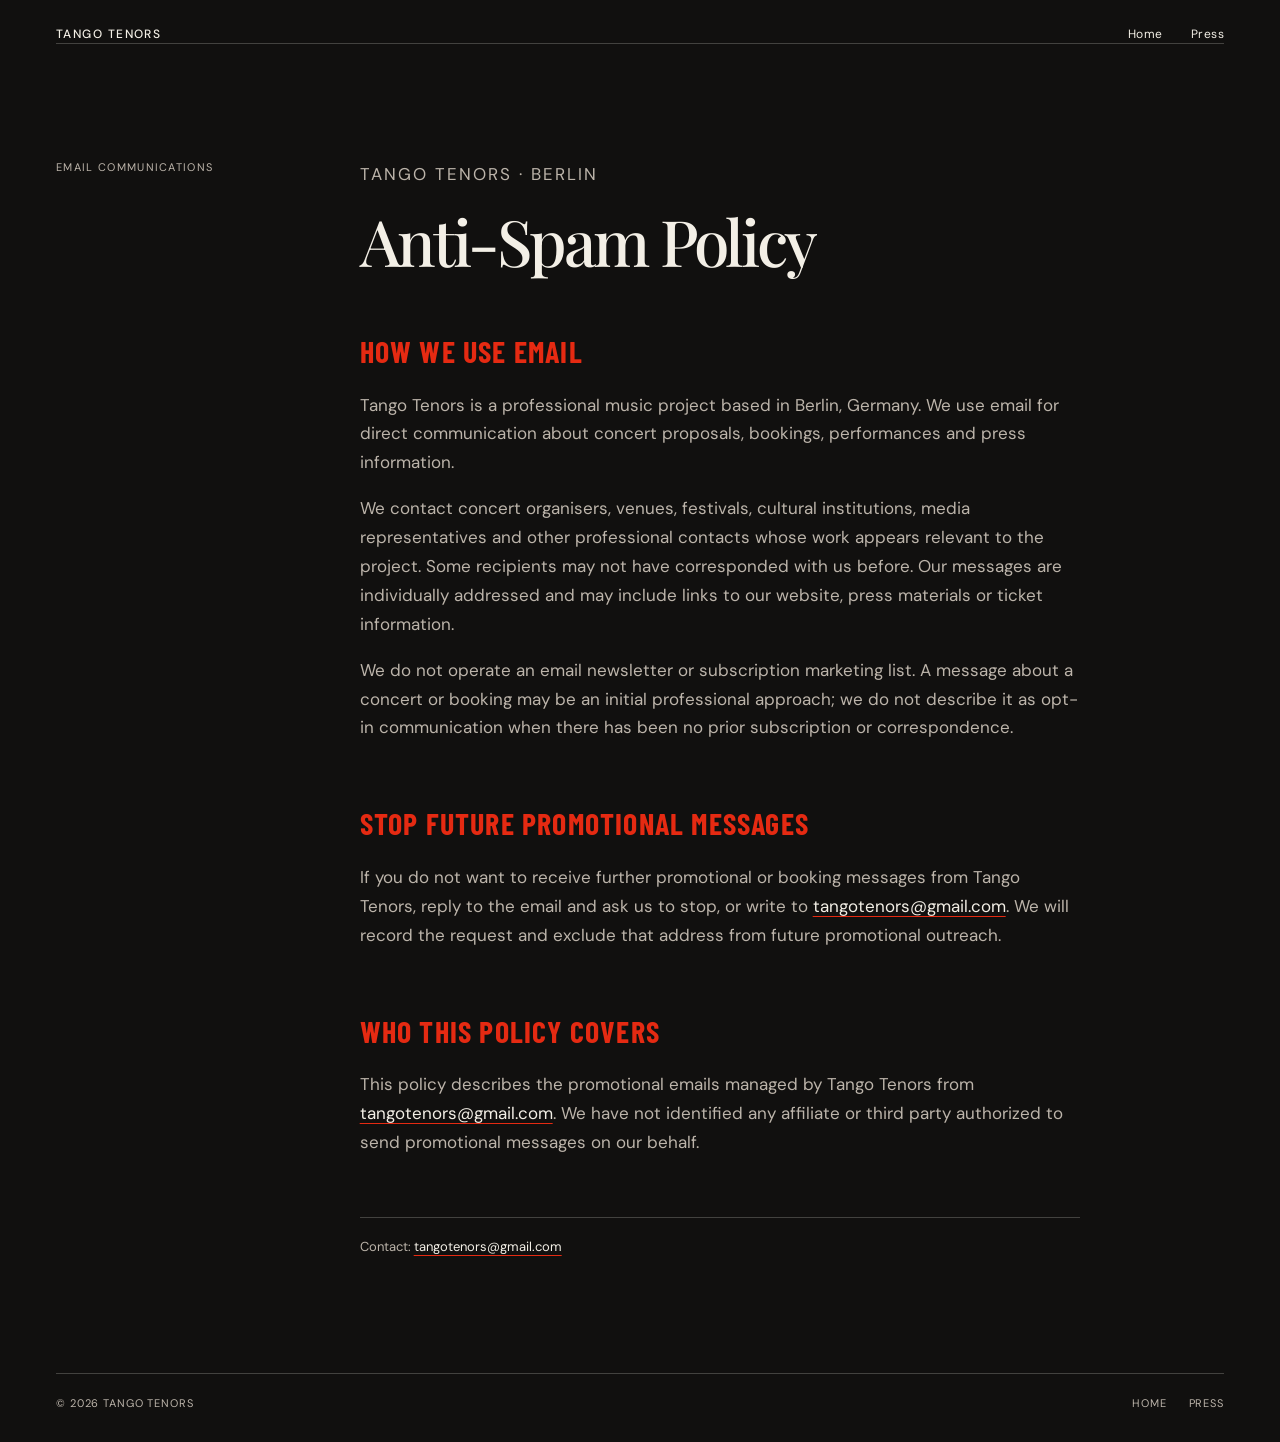
==== anti-spam/index.html @ 7514e78f "Publish anti-spam outreach policy" ====
<!doctype html>
<html lang="en">
  <head>
    <meta charset="UTF-8" />
    <meta name="viewport" content="width=device-width, initial-scale=1" />
    <link rel="icon" type="image/png" href="/assets/favicon-tt.png" />
    <meta name="description" content="Tango Tenors email communication and anti-spam policy, including how to stop future promotional messages." />
    <link rel="canonical" href="https://tangotenors.com/anti-spam/" />
    <meta property="og:title" content="Anti-Spam Policy | Tango Tenors" />
    <meta property="og:description" content="How Tango Tenors uses email for concert proposals, bookings, performances and press information, and how to opt out of future promotional outreach." />
    <meta property="og:type" content="website" />
    <meta property="og:url" content="https://tangotenors.com/anti-spam/" />
    <meta property="og:image" content="https://tangotenors.com/assets/og.image.jpg" />
    <meta name="twitter:card" content="summary_large_image" />
    <meta name="twitter:title" content="Anti-Spam Policy | Tango Tenors" />
    <meta name="twitter:description" content="How Tango Tenors uses email and how to stop future promotional messages." />
    <meta name="twitter:image" content="https://tangotenors.com/assets/og.image.jpg" />
    <title>Anti-Spam Policy | Tango Tenors</title>
    <link rel="preconnect" href="https://fonts.googleapis.com" />
    <link rel="preconnect" href="https://fonts.gstatic.com" crossorigin />
    <link href="https://fonts.googleapis.com/css2?family=Barlow+Condensed:wght@600;700;800&amp;family=DM+Sans:wght@400;500&amp;family=Playfair+Display:wght@500;600&amp;display=swap" rel="stylesheet" />
    <link rel="stylesheet" href="/styles.css" />
    <link rel="stylesheet" href="/press/press.css" />
    <link rel="stylesheet" href="/anti-spam/policy.css" />
  </head>
  <body class="press-page">
    <header class="site-header shell press-header">
      <a class="wordmark" href="/" aria-label="Tango Tenors home">TANGO TENORS</a>
      <nav aria-label="Primary navigation">
        <a href="/">Home</a>
        <a href="/press/">Press</a>
      </nav>
    </header>

    <main>
      <section class="press-section shell press-about policy-section" aria-labelledby="policy-title">
        <div class="section-label">
          <p class="eyebrow">EMAIL COMMUNICATIONS</p>
        </div>
        <div class="section-content policy-copy">
          <p class="eyebrow">TANGO TENORS · BERLIN</p>
          <h1 class="booking-title" id="policy-title">Anti-Spam Policy</h1>

          <h2>How we use email</h2>
          <p>Tango Tenors is a professional music project based in Berlin, Germany. We use email for direct communication about concert proposals, bookings, performances and press information.</p>
          <p>We contact concert organisers, venues, festivals, cultural institutions, media representatives and other professional contacts whose work appears relevant to the project. Some recipients may not have corresponded with us before. Our messages are individually addressed and may include links to our website, press materials or ticket information.</p>
          <p>We do not operate an email newsletter or subscription marketing list. A message about a concert or booking may be an initial professional approach; we do not describe it as opt-in communication when there has been no prior subscription or correspondence.</p>

          <h2>Stop future promotional messages</h2>
          <p>If you do not want to receive further promotional or booking messages from Tango Tenors, reply to the email and ask us to stop, or write to <a href="mailto:tangotenors@gmail.com">tangotenors@gmail.com</a>. We will record the request and exclude that address from future promotional outreach.</p>

          <h2>Who this policy covers</h2>
          <p>This policy describes the promotional emails managed by Tango Tenors from <a href="mailto:tangotenors@gmail.com">tangotenors@gmail.com</a>. We have not identified any affiliate or third party authorized to send promotional messages on our behalf.</p>
          <p class="policy-updated">Contact: <a href="mailto:tangotenors@gmail.com">tangotenors@gmail.com</a></p>
        </div>
      </section>
    </main>

    <footer class="site-footer shell press-footer">
      <p>© 2026 Tango Tenors</p>
      <div><a href="/">Home</a><a href="/press/">Press</a></div>
    </footer>
  </body>
</html>
---- styles.css ----
:root { --paper:#11100f; --ink:#f3efe6; --light:#f3efe6; --muted:#bcb4aa; --accent:#e52a12; --line:rgba(243,239,230,.22); }
* { box-sizing:border-box; }
html { scroll-behavior:smooth; }
body { margin:0; background:var(--paper); color:var(--ink); font-family:"DM Sans", sans-serif; font-size:15px; line-height:1.45; }
a { color:inherit; text-decoration:none; }
a:hover { color:var(--accent); }
:focus-visible { outline:2px solid var(--accent); outline-offset:5px; }
.shell { width:min(100% - 48px, 1240px); margin-inline:auto; }
.site-header { display:flex; justify-content:space-between; align-items:center; padding-top:26px; font-size:12px; letter-spacing:.04em; }
.wordmark { font-weight:500; letter-spacing:.12em; }
nav { display:flex; gap:28px; }
.hero { min-height:auto; padding-top:0; padding-bottom:clamp(110px, 15vw, 210px); display:flex; flex-direction:column; justify-content:flex-start; }
.hero-title { margin:clamp(36px, 6vw, 80px) 0 0; max-width:900px; font-family:"Playfair Display", Georgia, serif; font-size:clamp(86px, 15vw, 220px); font-weight:500; line-height:.78; letter-spacing:-.075em; text-transform:uppercase; }
.hero-title span { color:var(--accent); margin-left:clamp(20px, 8vw, 120px); }
.eyebrow { margin:0; color:var(--muted); font-size:11px; letter-spacing:.12em; text-transform:uppercase; }
.wordmark-large { margin:clamp(42px, 8vw, 94px) 0 0; width:min(78vw, 930px); line-height:0; }
.wordmark-large img { display:block; width:100%; height:auto; }
.hero-foot { display:flex; justify-content:space-between; align-items:end; gap:24px; max-width:850px; margin-top:80px; }
.hero-foot p { max-width:300px; margin:0; color:var(--muted); }
.hero-concert-cta[hidden] { display:none; }
.hero-concert-cta { display:flex; flex-wrap:wrap; align-items:center; gap:12px 28px; margin-top:32px; padding-top:18px; border-top:1px solid var(--line); }
.hero-concert-cta p { margin:0; color:var(--muted); font-family:"Barlow Condensed", Impact, sans-serif; font-size:clamp(18px, 2vw, 23px); font-weight:700; letter-spacing:.06em; }
.text-link { display:inline-flex; gap:10px; align-items:center; border-bottom:1px solid currentColor; padding-bottom:5px; font-size:13px; }
.text-link span { color:var(--accent); }
.portrait { position:relative; padding-bottom:clamp(120px, 17vw, 240px); }
.portrait-intro { display:none; }
.portrait-frame { width:min(78%, 960px); margin-left:auto; }
.portrait-frame img { display:block; width:100%; aspect-ratio:1; object-fit:cover; object-position:center; }
.portrait-caption { position:absolute; left:0; bottom:clamp(150px, 19vw, 280px); margin:0; color:var(--accent); font-family:"Barlow Condensed", Impact, sans-serif; font-size:clamp(25px, 3vw, 44px); font-weight:700; line-height:.9; letter-spacing:.02em; }
.video-section { padding-bottom:clamp(110px, 13vw, 170px); }
.video-frame { width:min(100%, 780px); aspect-ratio:16 / 9; }
.video-frame iframe { display:block; width:100%; height:100%; border:0; }
.live-section { padding-bottom:clamp(120px, 10vw, 156px); }
.live-header { margin-bottom:clamp(30px, 5vw, 64px); }
.live-section figure { margin:0; }
.live-section img { display:block; width:100%; height:auto; }
.live-section .live-feature { width:min(88%, 1040px); margin:0 auto 100px; }
.live-grid { display:grid; gap:24px; }
.live-grid-pair, .live-grid-stage, .live-grid-closing { width:min(100%, 1040px); margin-left:auto; margin-right:auto; }
.live-grid-pair { width:min(76%, 820px); grid-template-columns:repeat(2, minmax(0, 1fr)); gap:40px; margin-left:auto; margin-right:auto; }
.live-grid-stage { width:min(88%, 1040px); grid-template-columns:1.45fr 1fr; gap:64px; align-items:center; }
.live-grid-closing { display:block; }
.live-grid-closing figure:first-child { width:72%; margin:0 auto; }
.live-grid-closing figure:nth-child(2) { width:56%; margin:88px auto 0; }
.live-grid-closing figure:last-child { width:78%; margin:104px auto 0; }
.photo-credit { margin:24px 0 0; font-size:12px; letter-spacing:.08em; text-transform:uppercase; color:var(--muted); }
.photo-credit a { color:inherit; text-decoration:underline; text-underline-offset:3px; }
.section-grid { display:grid; grid-template-columns:1fr 2fr; gap:24px; border-top:1px solid var(--line); padding-top:22px; }
.about { padding-bottom:clamp(130px, 17vw, 250px); }
.statement { max-width:650px; margin:0; font-family:"Playfair Display", Georgia, serif; font-size:clamp(26px, 3.2vw, 44px); line-height:1.1; letter-spacing:-.035em; }
.names { color:var(--muted); margin:48px 0 0; }
.concert { padding-bottom:clamp(100px, 13vw, 180px); }
.concert-detail p { margin:0 0 5px; }
.concert-list { max-width:620px; }
.concert-detail-next { margin-top:84px; }
.concert-date { color:var(--accent); font-family:"Barlow Condensed", Impact, sans-serif; font-size:clamp(32px, 4vw, 58px); font-weight:700; line-height:.9; letter-spacing:.01em; }
.concert-time { font-family:"Barlow Condensed", Impact, sans-serif; font-size:clamp(28px, 3vw, 42px); font-weight:700; margin-top:12px !important; }
.venue { margin-top:30px !important; font-family:"Barlow Condensed", Impact, sans-serif; font-size:clamp(22px, 2.6vw, 38px); font-weight:700; line-height:.95; }
.ticket-price { color:var(--muted); margin-top:28px !important; }
.project-intro { display:grid; grid-template-columns:repeat(2, minmax(0, 1fr)); gap:28px; max-width:920px; margin:0 0 32px; color:var(--muted); font-size:17px; line-height:1.55; }
.project-intro p { margin:0; }
.intro-label { display:block; margin-bottom:8px; color:var(--accent); font-family:"Barlow Condensed", Impact, sans-serif; font-weight:700; letter-spacing:.12em; }
.intro-names { color:var(--ink) !important; font-family:"Playfair Display", Georgia, serif; }
.ticket-note { color:var(--muted); margin-top:24px !important; font-size:14px; }
.ticket-link { display:inline-flex; gap:14px; align-items:center; margin-top:28px; padding:15px 18px 13px; background:var(--accent); color:var(--light); font-family:"Barlow Condensed", Impact, sans-serif; font-size:20px; font-weight:700; letter-spacing:.04em; }
.ticket-link span { font-family:"DM Sans",sans-serif; }
.ticket-link-hero { min-height:48px; justify-content:center; margin-top:0; padding:12px 17px; background:var(--accent); color:var(--light); font-family:"Barlow Condensed", Impact, sans-serif; font-size:19px; font-weight:700; letter-spacing:.05em; }
.ticket-link-hero:hover { background:var(--light); color:var(--paper); }
.contact { padding-bottom:130px; }
.contact-links { display:flex; flex-direction:column; align-items:flex-start; gap:12px; font-family:"Playfair Display", Georgia, serif; font-size:clamp(24px, 3vw, 40px); line-height:1.05; overflow-wrap:anywhere; }
.contact-links span { font-family:"DM Sans", sans-serif; color:var(--accent); font-size:.55em; }
.site-footer { border-top:1px solid var(--line); padding-block:22px 30px; color:var(--muted); font-size:11px; letter-spacing:.08em; text-transform:uppercase; }
.site-footer p { margin:0; }
.home-footer { display:flex; justify-content:space-between; gap:24px; }
.home-footer > div { display:flex; flex-wrap:wrap; gap:20px; }
@media (min-width:601px) {
  .shell { width:min(calc(100% - 112px), 1280px); }
  .portrait { padding-bottom:120px; display:grid; grid-template-columns:30% 70%; align-items:center; }
  .portrait-intro { display:flex; flex-direction:column; align-items:flex-start; gap:24px; align-self:start; margin-top:clamp(150px, 12vw, 190px); padding-right:48px; }
  .portrait-lead { margin:0; max-width:250px; color:var(--muted); font-family:"Playfair Display", Georgia, serif; font-size:clamp(22px, 2vw, 30px); line-height:1.08; letter-spacing:-.025em; }
  .portrait-intro .text-link { font-size:14px; border-bottom-width:2px; }
  .portrait-frame { grid-column:2; grid-row:1; width:88%; max-width:760px; margin-left:0; }
  .portrait-caption { position:static; grid-column:2; grid-row:2; margin:16px 0 0; }
  .hero { padding-top:0; padding-bottom:100px; }
  .project-intro { margin-bottom:20px; }
  .hero-title { margin-top:28px; font-size:clamp(72px, 12vw, 160px); }
  .hero-foot { margin-top:32px; }
  .hero-concert-cta { margin-top:22px; padding-top:12px; }
  .section-grid { grid-template-columns:30% 70%; gap:0; }
  .about { padding-bottom:128px; }
  .statement { max-width:620px; }
  .names { margin-top:38px; }
  .concert { padding-bottom:128px; }
  .concert-detail { max-width:620px; }
  .concert-time { margin-top:8px !important; }
  .venue { margin-top:22px !important; }
  .ticket-price { margin-top:20px !important; }
  .ticket-link { margin-top:22px; }
  .contact { padding-bottom:112px; }
}
@media (max-width:600px) { .shell { width:min(100% - 36px, 1240px); } .site-header { padding-top:20px; } nav { gap:16px; } .hero { min-height:auto; padding-top:0; padding-bottom:56px; } .project-intro { grid-template-columns:1fr; gap:10px; margin-bottom:14px; font-size:15px; line-height:1.35; } .intro-label { display:inline; margin:0 7px 0 0; } .intro-en { display:none; } .hero-title { margin-top:26px; font-size:clamp(70px, 20vw, 92px); line-height:.8; } .hero-title span { margin-left:18px; } .hero-foot { margin-top:28px; flex-direction:column; align-items:flex-start; gap:20px; } .hero-concert-cta { align-items:stretch; flex-direction:column; gap:8px; margin-top:18px; padding-top:12px; } .hero-concert-cta p { font-size:18px; line-height:1.2; } .ticket-link-hero { width:100%; min-height:52px; } .hero-foot p { max-width:290px; } .portrait { padding-bottom:125px; display:flex; flex-direction:column; } .portrait-intro { display:flex; flex-direction:column; align-items:flex-start; gap:24px; margin-top:24px; order:2; } .portrait-lead { margin:0; max-width:270px; color:var(--muted); font-family:"Playfair Display", Georgia, serif; font-size:27px; line-height:1.08; } .portrait-frame { width:100%; order:1; } .portrait-caption { position:static; margin-top:18px; font-size:30px; order:3; } .video-section { padding-bottom:110px; } .section-grid { grid-template-columns:1fr; gap:30px; } .live-section { padding-bottom:110px; } .live-header { margin-bottom:30px; } .live-feature, .live-grid-pair, .live-grid-stage, .live-grid-stage figure:first-child, .live-grid-stage figure:last-child, .live-grid-closing figure:first-child, .live-grid-closing figure:nth-child(2), .live-grid-closing figure:last-child { width:100%; margin-left:0; margin-right:0; } .live-section .live-feature { width:100%; margin-bottom:28px; } .live-grid, .live-grid-pair { display:grid; grid-template-columns:1fr; gap:28px; } .live-grid-stage, .live-grid-closing { display:block; } .live-grid-stage figure:last-child, .live-grid-closing figure:nth-child(2), .live-grid-closing figure:last-child { margin-top:28px; } .photo-credit { margin-top:20px; } .about { padding-bottom:120px; } .statement { font-size:31px; } .names { margin-top:36px; } .concert { padding-bottom:110px; } .concert-list { max-width:none; } .concert-date { font-size:43px; } .ticket-link { margin-top:24px; } .contact { padding-bottom:100px; } .contact-links { font-size:30px; } }
@media (prefers-reduced-motion:reduce) { html { scroll-behavior:auto; } }
@media (max-width:340px) { .shell { width:calc(100% - 28px); } .hero-concert-cta p { font-size:17px; } }

.language-switch { display:flex; align-items:center; gap:8px; margin-left:2px; letter-spacing:.12em; }
.language-switch a { min-width:20px; padding-block:5px; text-align:center; }
.language-switch a[aria-current="page"] { color:var(--accent); font-weight:700; }
.language-switch span { color:var(--muted); }
@media (max-width:600px) { nav { gap:12px; } .language-switch { gap:5px; margin-left:0; } }
@media (max-width:340px) {
  .wordmark { white-space:nowrap; flex-shrink:0; }
  nav { gap:6px; }
  .language-switch { gap:3px; }
}
@media (max-width:340px) {
  .site-header { column-gap:8px; }
  .site-header nav { font-size:11px; }
}
---- press/press.css ----
.lang { display:none; }
html[data-lang="de"] .lang-de,
html[data-lang="en"] .lang-en { display:block; }
html[data-lang="de"] span.lang-de,
html[data-lang="en"] span.lang-en { display:inline; }
.press-page { overflow-x:hidden; }
.press-header { position:relative; z-index:2; }
.press-header nav { align-items:center; }
.language-switch { display:flex; align-items:center; gap:6px; color:var(--muted); }
.language-switch button { appearance:none; border:0; padding:2px 0; background:transparent; color:inherit; font:inherit; font-weight:500; cursor:pointer; }
.language-switch button[aria-pressed="true"] { color:var(--ink); border-bottom:1px solid var(--accent); }
.press-hero { min-height:calc(100svh - 55px); padding:clamp(62px,8vw,120px) 0 clamp(90px,10vw,150px); display:grid; grid-template-columns:minmax(0,1.1fr) minmax(340px,.9fr); gap:clamp(36px,7vw,100px); align-items:center; }
.press-hero-copy h1 { margin:clamp(24px,4vw,48px) 0 18px; font-family:"Playfair Display",Georgia,serif; font-size:clamp(76px,10vw,148px); font-weight:500; line-height:.78; letter-spacing:-.07em; }
.press-hero-copy h1 span { color:var(--accent); margin-left:clamp(18px,5vw,74px); }
.press-route { margin:0; color:var(--muted); font-size:12px; letter-spacing:.11em; text-transform:uppercase; }
.press-actions { display:flex; flex-wrap:wrap; gap:10px; margin-top:clamp(40px,6vw,72px); }
.press-button { display:inline-flex; justify-content:space-between; align-items:center; min-width:172px; gap:20px; border:1px solid var(--line); padding:14px 16px 13px; font-family:"Barlow Condensed",Impact,sans-serif; font-size:16px; font-weight:700; letter-spacing:.04em; text-transform:uppercase; transition:background-color .2s,color .2s,border-color .2s; }
.press-button:hover { border-color:var(--accent); }
.press-button-primary { background:var(--accent); border-color:var(--accent); color:var(--light); }
.press-button-primary:hover { background:var(--ink); border-color:var(--ink); color:var(--paper); }
.press-hero-image { margin:0; align-self:center; }
.press-hero-image img { display:block; width:100%; aspect-ratio:1; object-fit:cover; }
.press-hero-image figcaption { display:flex; justify-content:flex-end; margin-top:10px; color:var(--muted); font-size:10px; letter-spacing:.08em; text-transform:uppercase; }
.press-trailer { padding:0 0 clamp(90px,10vw,140px); }
.press-section { display:grid; grid-template-columns:26% 74%; gap:0; border-top:1px solid var(--line); padding:22px 0 clamp(110px,13vw,180px); }
.press-about { padding-bottom:clamp(72px,8vw,112px); }
.section-label { display:flex; flex-direction:column; justify-content:space-between; min-height:84px; padding-right:48px; }
.section-number { color:var(--accent); font-family:"Barlow Condensed",Impact,sans-serif; font-size:30px; font-weight:700; }
.section-content { min-width:0; }
.press-statement { max-width:840px; margin:0; font-family:"Playfair Display",Georgia,serif; font-size:clamp(30px,3.4vw,50px); line-height:1.08; letter-spacing:-.035em; }
.press-quote { max-width:690px; margin:clamp(52px,7vw,90px) 0 0; border-left:5px solid var(--accent); padding:4px 0 4px clamp(22px,3vw,42px); }
.press-quote p { margin:0; font-family:"Barlow Condensed",Impact,sans-serif; font-size:clamp(24px,2.6vw,38px); font-weight:700; line-height:1.08; text-transform:uppercase; }
.artist-grid { display:grid; grid-template-columns:repeat(2,minmax(0,1fr)); gap:clamp(32px,5vw,76px); }
.artist-card { border-top:4px solid var(--accent); padding-top:20px; }
.artist-card h2 { margin:8px 0 30px; font-family:"Playfair Display",Georgia,serif; font-size:clamp(34px,4vw,56px); font-weight:500; line-height:1; letter-spacing:-.035em; }
.artist-card > p:last-child { margin-bottom:0; }
.artist-role { margin:0; color:var(--accent); font-family:"Barlow Condensed",Impact,sans-serif; font-size:16px; font-weight:700; letter-spacing:.08em; }
.artist-card cite { font-family:inherit; }
.booking-title { margin:18px 0 12px; font-family:"Playfair Display",Georgia,serif; font-size:clamp(42px,5vw,72px); font-weight:500; line-height:.9; letter-spacing:-.05em; }
.booking-intro { max-width:720px; margin:0; font-family:"Playfair Display",Georgia,serif; font-size:clamp(22px,2.4vw,34px); line-height:1.12; }
.booking-formats { display:grid; grid-template-columns:repeat(3,minmax(0,1fr)); gap:24px; margin-top:48px; border-top:4px solid var(--accent); }
.booking-formats > div { display:flex; flex-direction:column; gap:8px; border-bottom:1px solid var(--line); padding:18px 0; }
.booking-formats strong,.technical-block .eyebrow,.performances-block .eyebrow { color:var(--accent); font-family:"Barlow Condensed",Impact,sans-serif; font-size:18px; font-weight:700; letter-spacing:.06em; text-transform:uppercase; }
.booking-formats span,.technical-list,.performances-block p { color:var(--muted); font-size:14px; line-height:1.45; }
.booking-note { color:var(--muted); font-size:12px; }
.technical-block,.performances-block { margin-top:48px; border-top:1px solid var(--line); padding-top:18px; }
.technical-list { margin:12px 0; }
.performances-block p { color:var(--ink); margin:12px 0 4px; }
.performances-block small { color:var(--muted); }
.programme-layout { display:grid; grid-template-columns:minmax(250px,.8fr) minmax(350px,1.2fr); gap:clamp(44px,7vw,100px); }
.programme-intro h2 { margin:20px 0 8px; font-family:"Playfair Display",Georgia,serif; font-size:clamp(48px,6vw,82px); font-weight:500; line-height:.84; letter-spacing:-.055em; text-transform:uppercase; }
.event-place { margin:0 0 34px; color:var(--accent); font-family:"Barlow Condensed",Impact,sans-serif; font-size:24px; font-weight:700; letter-spacing:.12em; }
.event-address, .event-tickets { margin:20px 0 0; color:var(--muted); line-height:1.5; }
.next-performance { margin-top:48px; border-top:1px solid var(--line); padding-top:18px; }
.next-performance p { margin:12px 0 0; }
.programme-intro time { display:block; margin-bottom:28px; color:var(--muted); font-size:14px; letter-spacing:.06em; }
.programme-intro time strong { color:var(--ink); font-family:"Barlow Condensed",Impact,sans-serif; font-size:42px; }
.programme-list { margin:0; padding:0; list-style:none; counter-reset:programme; column-count:2; column-gap:36px; }
.programme-list li { counter-increment:programme; display:flex; gap:14px; break-inside:avoid; border-bottom:1px solid var(--line); padding:11px 0; }
.programme-list li::before { content:counter(programme,decimal-leading-zero); color:var(--accent); font-family:"Barlow Condensed",Impact,sans-serif; font-weight:700; }
.photo-grid { display:grid; grid-template-columns:repeat(2,minmax(0,1fr)); gap:clamp(24px,4vw,52px) 24px; }
.photo-card { min-width:0; }
.photo-card-featured { grid-column:1 / -1; max-width:860px; margin-inline:auto; }
.photo-card > a { display:block; background:#080808; overflow:hidden; }
.photo-card img { display:block; width:100%; height:auto; object-fit:contain; transition:transform .4s ease; }
.photo-card a:hover img { transform:scale(1.015); }
.photo-meta { display:flex; justify-content:space-between; gap:24px; border-top:1px solid var(--line); padding-top:14px; margin-top:14px; }
.photo-meta strong,.photo-meta small { display:block; }
.photo-meta strong { font-family:"Barlow Condensed",Impact,sans-serif; font-size:18px; text-transform:uppercase; }
.photo-meta small { margin-top:4px; color:var(--muted); font-size:10px; }
.download-link { align-self:start; flex:0 0 auto; border-bottom:1px solid currentColor; padding-bottom:4px; font-size:11px; letter-spacing:.04em; text-transform:uppercase; }
.asset-note { max-width:620px; margin:42px 0 0; color:var(--muted); font-size:12px; }
.press-video { width:100%; max-width:none; }
.video-caption { display:flex; justify-content:space-between; gap:24px; margin:12px 0 0; color:var(--muted); font-size:11px; letter-spacing:.06em; text-transform:uppercase; }
.download-list { border-top:4px solid var(--accent); }
.download-list > a { display:grid; grid-template-columns:72px 1fr auto; gap:24px; align-items:center; border-bottom:1px solid var(--line); padding:22px 0; font-family:"Playfair Display",Georgia,serif; font-size:clamp(19px,2vw,28px); line-height:1.1; }
.download-list > a:hover { padding-left:12px; }
.download-type { color:var(--accent); font-family:"Barlow Condensed",Impact,sans-serif; font-size:14px; font-weight:700; letter-spacing:.08em; }
.contact-card > p { margin:0; }
.contact-name { color:var(--accent); font-family:"Barlow Condensed",Impact,sans-serif; font-size:clamp(48px,7vw,96px); font-weight:700; line-height:.9; text-transform:uppercase; }
.contact-details { display:flex; flex-direction:column; align-items:flex-start; gap:10px; margin-top:42px; font-family:"Playfair Display",Georgia,serif; font-size:clamp(24px,3vw,42px); line-height:1.1; overflow-wrap:anywhere; }
.contact-details a { border-bottom:1px solid transparent; }
.contact-details a:hover { border-color:currentColor; }
.contact-purpose { margin-top:28px !important; color:var(--muted); font-size:14px; }
.press-footer { display:flex; justify-content:space-between; gap:24px; }
.press-footer div { display:flex; gap:22px; }
@media (min-width:1180px) {
  .programme-section { width:min(calc(100% - 112px),1440px); grid-template-columns:20% 80%; }
  .programme-section .section-label { padding-right:clamp(48px,5vw,80px); }
  .programme-layout { grid-template-columns:minmax(340px,.9fr) minmax(0,1.5fr); gap:clamp(84px,7vw,120px); }
  .programme-list { column-gap:clamp(42px,4vw,64px); }
}
@media (max-width:900px) {
  .press-hero { grid-template-columns:1fr; min-height:auto; }
  .press-hero-copy { order:1; }
  .press-hero-image { order:2; width:min(86%,680px); margin-left:auto; }
  .press-section { grid-template-columns:1fr; gap:36px; }
  .section-label { flex-direction:row; min-height:0; padding-right:0; }
  .programme-layout { grid-template-columns:1fr; }
  .booking-formats { grid-template-columns:1fr; gap:0; }
}
@media (max-width:680px) {
  .press-header nav > a:first-child { display:none; }
  .press-header nav { gap:14px; }
  .press-hero { padding-top:72px; }
  .press-hero-copy h1 { font-size:clamp(70px,22vw,104px); }
  .press-hero-image { width:100%; }
  .press-actions { flex-direction:column; align-items:stretch; }
  .press-button { width:100%; }
  .press-section { padding-bottom:110px; }
  .artist-grid,.photo-grid { grid-template-columns:1fr; }
  .photo-card-featured { grid-column:auto; max-width:none; }
  .photo-card img { height:auto; max-height:none; }
  .programme-list { column-count:1; }
  .photo-meta { flex-direction:column; gap:16px; }
  .download-link { align-self:flex-start; }
  .download-list > a { grid-template-columns:50px 1fr auto; gap:12px; }
  .video-caption { flex-direction:column; gap:4px; }
  .press-footer { flex-direction:column; }
}
@media (prefers-reduced-motion:reduce) {
  .press-button,.photo-card img { transition:none; }
}
---- anti-spam/policy.css ----
.policy-section { min-height:calc(100svh - 110px); padding-top:clamp(64px,9vw,126px); }
.policy-copy { max-width:780px; }
.policy-copy h1 { margin-top:24px; }
.policy-copy h2 { margin:clamp(36px,5vw,60px) 0 12px; color:var(--accent); font-family:"Barlow Condensed",Impact,sans-serif; font-size:clamp(22px,2.4vw,30px); font-weight:700; letter-spacing:.04em; text-transform:uppercase; }
.policy-copy p { max-width:720px; color:var(--muted); font-size:clamp(15px,1.4vw,17px); line-height:1.7; }
.policy-copy a { color:var(--ink); text-decoration:underline; text-decoration-color:var(--accent); text-underline-offset:4px; overflow-wrap:anywhere; }
.policy-copy a:hover { color:var(--accent); }
.policy-updated { margin-top:clamp(36px,5vw,60px); border-top:1px solid var(--line); padding-top:18px; font-size:13px !important; }
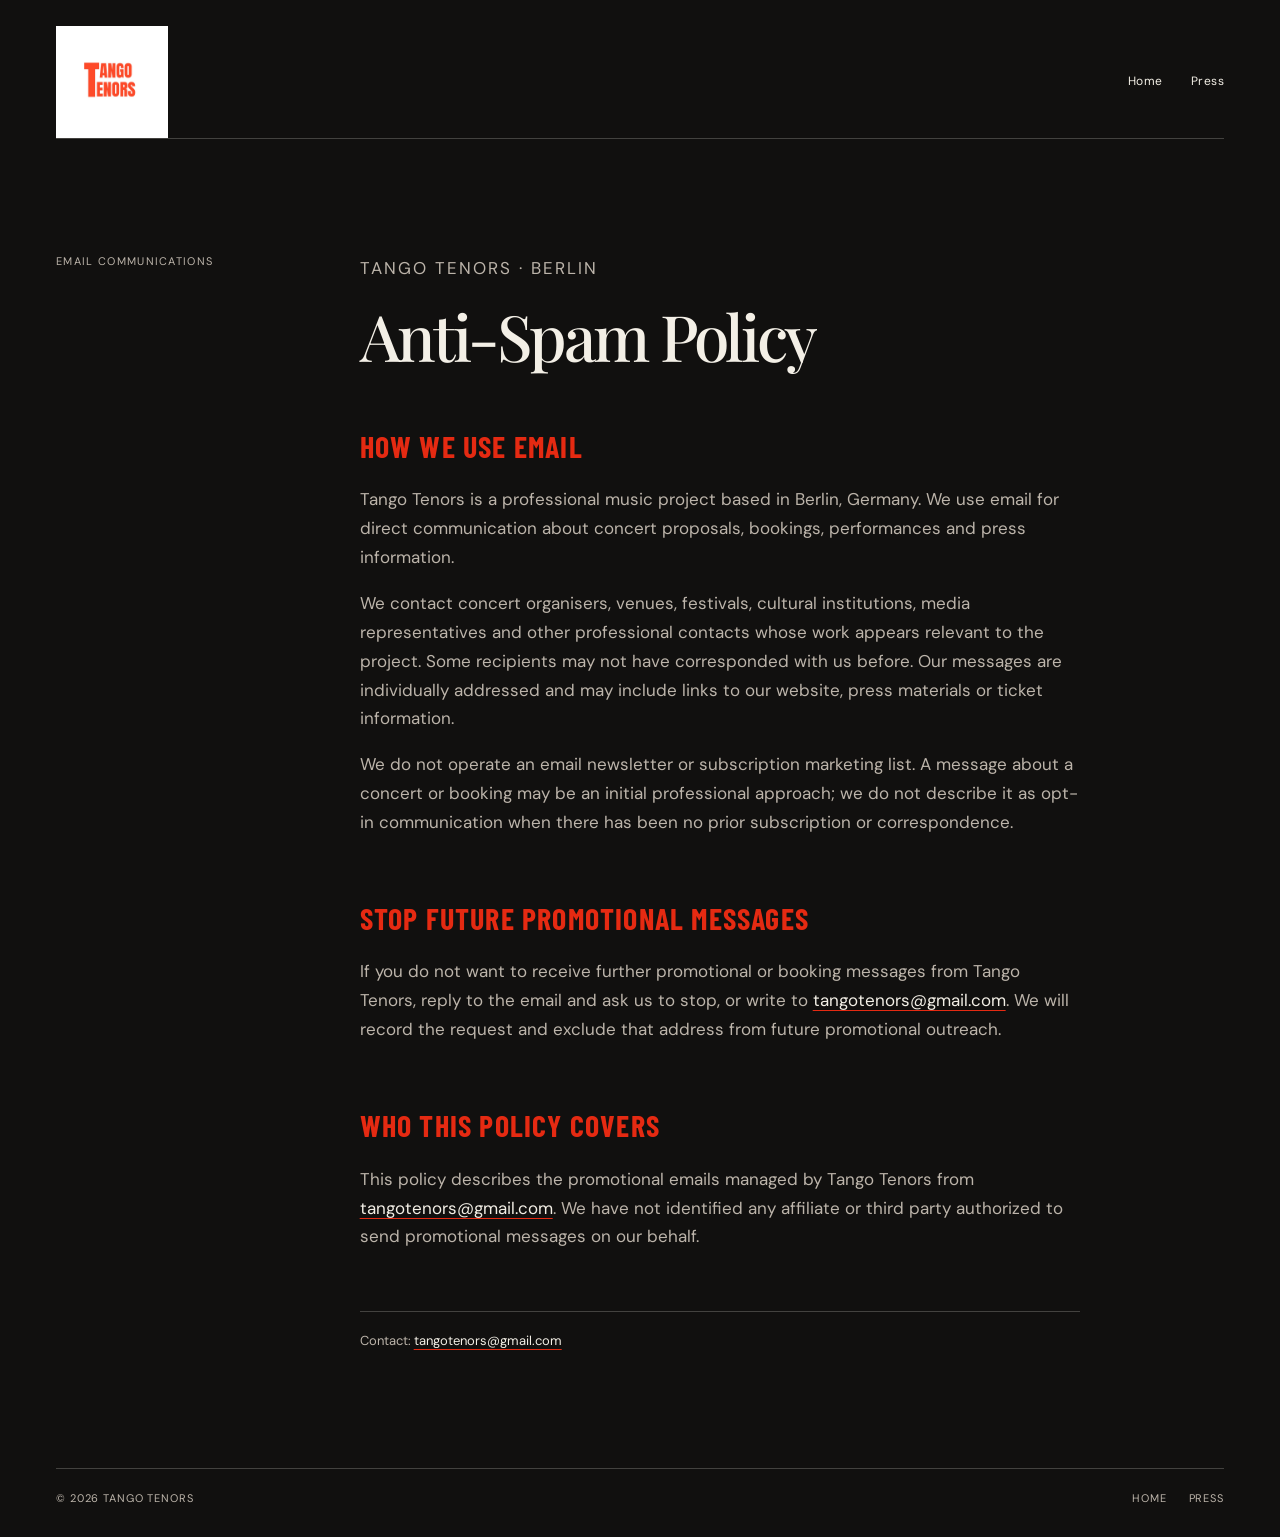
==== commit 8eed8565: "Replace site logos with official artwork" ====
--- a/anti-spam/index.html
+++ b/anti-spam/index.html
@@ -25,7 +25,7 @@
   </head>
   <body class="press-page">
     <header class="site-header shell press-header">
-      <a class="wordmark" href="/" aria-label="Tango Tenors home">TANGO TENORS</a>
+      <a class="wordmark" href="/" aria-label="Tango Tenors home"><img src="/assets/tango-tenors-logo-transparent.png" alt="Tango Tenors" /></a>
       <nav aria-label="Primary navigation">
         <a href="/">Home</a>
         <a href="/press/">Press</a>
--- a/styles.css
+++ b/styles.css
@@ -7,11 +7,12 @@
 :focus-visible { outline:2px solid var(--accent); outline-offset:5px; }
 .shell { width:min(100% - 48px, 1240px); margin-inline:auto; }
 .site-header { display:flex; justify-content:space-between; align-items:center; padding-top:26px; font-size:12px; letter-spacing:.04em; }
-.wordmark { font-weight:500; letter-spacing:.12em; }
+.wordmark { display:block; width:112px; line-height:0; }
+.wordmark img { display:block; width:100%; height:auto; }
 nav { display:flex; gap:28px; }
 .hero { min-height:auto; padding-top:0; padding-bottom:clamp(110px, 15vw, 210px); display:flex; flex-direction:column; justify-content:flex-start; }
-.hero-title { margin:clamp(36px, 6vw, 80px) 0 0; max-width:900px; font-family:"Playfair Display", Georgia, serif; font-size:clamp(86px, 15vw, 220px); font-weight:500; line-height:.78; letter-spacing:-.075em; text-transform:uppercase; }
-.hero-title span { color:var(--accent); margin-left:clamp(20px, 8vw, 120px); }
+.hero-title { margin:clamp(36px, 6vw, 80px) 0 0; max-width:550px; line-height:0; }
+.hero-title img { display:block; width:auto; height:clamp(190px, 15vw, 220px); max-width:100%; }
 .eyebrow { margin:0; color:var(--muted); font-size:11px; letter-spacing:.12em; text-transform:uppercase; }
 .wordmark-large { margin:clamp(42px, 8vw, 94px) 0 0; width:min(78vw, 930px); line-height:0; }
 .wordmark-large img { display:block; width:100%; height:auto; }
@@ -83,7 +84,7 @@
   .portrait-caption { position:static; grid-column:2; grid-row:2; margin:16px 0 0; }
   .hero { padding-top:0; padding-bottom:100px; }
   .project-intro { margin-bottom:20px; }
-  .hero-title { margin-top:28px; font-size:clamp(72px, 12vw, 160px); }
+  .hero-title { margin-top:28px; width:min(100%, 900px); }
   .hero-foot { margin-top:32px; }
   .hero-concert-cta { margin-top:22px; padding-top:12px; }
   .section-grid { grid-template-columns:30% 70%; gap:0; }
@@ -98,7 +99,7 @@
   .ticket-link { margin-top:22px; }
   .contact { padding-bottom:112px; }
 }
-@media (max-width:600px) { .shell { width:min(100% - 36px, 1240px); } .site-header { padding-top:20px; } nav { gap:16px; } .hero { min-height:auto; padding-top:0; padding-bottom:56px; } .project-intro { grid-template-columns:1fr; gap:10px; margin-bottom:14px; font-size:15px; line-height:1.35; } .intro-label { display:inline; margin:0 7px 0 0; } .intro-en { display:none; } .hero-title { margin-top:26px; font-size:clamp(70px, 20vw, 92px); line-height:.8; } .hero-title span { margin-left:18px; } .hero-foot { margin-top:28px; flex-direction:column; align-items:flex-start; gap:20px; } .hero-concert-cta { align-items:stretch; flex-direction:column; gap:8px; margin-top:18px; padding-top:12px; } .hero-concert-cta p { font-size:18px; line-height:1.2; } .ticket-link-hero { width:100%; min-height:52px; } .hero-foot p { max-width:290px; } .portrait { padding-bottom:125px; display:flex; flex-direction:column; } .portrait-intro { display:flex; flex-direction:column; align-items:flex-start; gap:24px; margin-top:24px; order:2; } .portrait-lead { margin:0; max-width:270px; color:var(--muted); font-family:"Playfair Display", Georgia, serif; font-size:27px; line-height:1.08; } .portrait-frame { width:100%; order:1; } .portrait-caption { position:static; margin-top:18px; font-size:30px; order:3; } .video-section { padding-bottom:110px; } .section-grid { grid-template-columns:1fr; gap:30px; } .live-section { padding-bottom:110px; } .live-header { margin-bottom:30px; } .live-feature, .live-grid-pair, .live-grid-stage, .live-grid-stage figure:first-child, .live-grid-stage figure:last-child, .live-grid-closing figure:first-child, .live-grid-closing figure:nth-child(2), .live-grid-closing figure:last-child { width:100%; margin-left:0; margin-right:0; } .live-section .live-feature { width:100%; margin-bottom:28px; } .live-grid, .live-grid-pair { display:grid; grid-template-columns:1fr; gap:28px; } .live-grid-stage, .live-grid-closing { display:block; } .live-grid-stage figure:last-child, .live-grid-closing figure:nth-child(2), .live-grid-closing figure:last-child { margin-top:28px; } .photo-credit { margin-top:20px; } .about { padding-bottom:120px; } .statement { font-size:31px; } .names { margin-top:36px; } .concert { padding-bottom:110px; } .concert-list { max-width:none; } .concert-date { font-size:43px; } .ticket-link { margin-top:24px; } .contact { padding-bottom:100px; } .contact-links { font-size:30px; } }
+@media (max-width:600px) { .shell { width:min(100% - 36px, 1240px); } .site-header { padding-top:20px; } nav { gap:16px; } .hero { min-height:auto; padding-top:0; padding-bottom:56px; } .project-intro { grid-template-columns:1fr; gap:10px; margin-bottom:14px; font-size:15px; line-height:1.35; } .intro-label { display:inline; margin:0 7px 0 0; } .intro-en { display:none; } .hero-title { margin-top:26px; width:min(100%, 900px); } .hero-foot { margin-top:28px; flex-direction:column; align-items:flex-start; gap:20px; } .hero-concert-cta { align-items:stretch; flex-direction:column; gap:8px; margin-top:18px; padding-top:12px; } .hero-concert-cta p { font-size:18px; line-height:1.2; } .ticket-link-hero { width:100%; min-height:52px; } .hero-foot p { max-width:290px; } .portrait { padding-bottom:125px; display:flex; flex-direction:column; } .portrait-intro { display:flex; flex-direction:column; align-items:flex-start; gap:24px; margin-top:24px; order:2; } .portrait-lead { margin:0; max-width:270px; color:var(--muted); font-family:"Playfair Display", Georgia, serif; font-size:27px; line-height:1.08; } .portrait-frame { width:100%; order:1; } .portrait-caption { position:static; margin-top:18px; font-size:30px; order:3; } .video-section { padding-bottom:110px; } .section-grid { grid-template-columns:1fr; gap:30px; } .live-section { padding-bottom:110px; } .live-header { margin-bottom:30px; } .live-feature, .live-grid-pair, .live-grid-stage, .live-grid-stage figure:first-child, .live-grid-stage figure:last-child, .live-grid-closing figure:first-child, .live-grid-closing figure:nth-child(2), .live-grid-closing figure:last-child { width:100%; margin-left:0; margin-right:0; } .live-section .live-feature { width:100%; margin-bottom:28px; } .live-grid, .live-grid-pair { display:grid; grid-template-columns:1fr; gap:28px; } .live-grid-stage, .live-grid-closing { display:block; } .live-grid-stage figure:last-child, .live-grid-closing figure:nth-child(2), .live-grid-closing figure:last-child { margin-top:28px; } .photo-credit { margin-top:20px; } .about { padding-bottom:120px; } .statement { font-size:31px; } .names { margin-top:36px; } .concert { padding-bottom:110px; } .concert-list { max-width:none; } .concert-date { font-size:43px; } .ticket-link { margin-top:24px; } .contact { padding-bottom:100px; } .contact-links { font-size:30px; } }
 @media (prefers-reduced-motion:reduce) { html { scroll-behavior:auto; } }
 @media (max-width:340px) { .shell { width:calc(100% - 28px); } .hero-concert-cta p { font-size:17px; } }
 
--- a/press/press.css
+++ b/press/press.css
@@ -5,6 +5,7 @@
 html[data-lang="en"] span.lang-en { display:inline; }
 .press-page { overflow-x:hidden; }
 .press-header { position:relative; z-index:2; }
+.press-header .wordmark { width:112px; }
 .press-header nav { align-items:center; }
 .language-switch { display:flex; align-items:center; gap:6px; color:var(--muted); }
 .language-switch button { appearance:none; border:0; padding:2px 0; background:transparent; color:inherit; font:inherit; font-weight:500; cursor:pointer; }
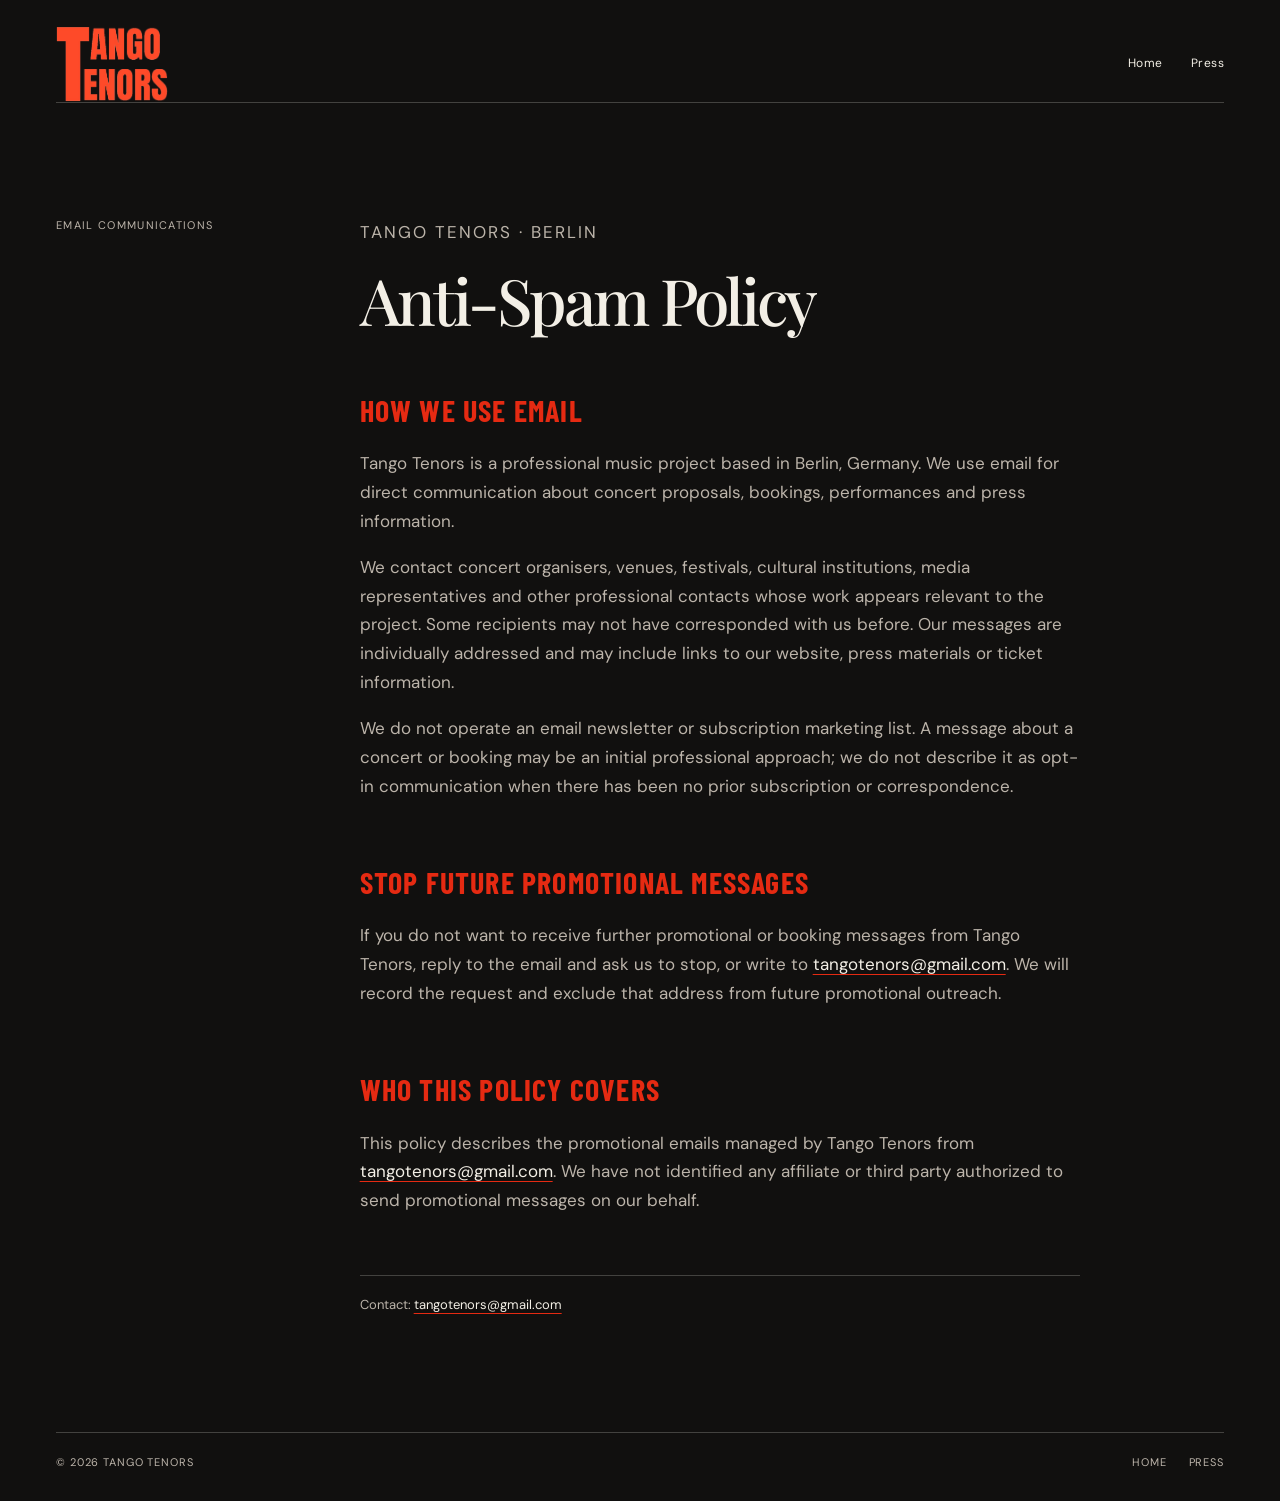
==== commit 2dee27c9: "Refresh cached logo and stylesheet assets" ====
--- a/anti-spam/index.html
+++ b/anti-spam/index.html
@@ -19,13 +19,13 @@
     <link rel="preconnect" href="https://fonts.googleapis.com" />
     <link rel="preconnect" href="https://fonts.gstatic.com" crossorigin />
     <link href="https://fonts.googleapis.com/css2?family=Barlow+Condensed:wght@600;700;800&amp;family=DM+Sans:wght@400;500&amp;family=Playfair+Display:wght@500;600&amp;display=swap" rel="stylesheet" />
-    <link rel="stylesheet" href="/styles.css" />
+    <link rel="stylesheet" href="/styles.css?v=2" />
     <link rel="stylesheet" href="/press/press.css" />
     <link rel="stylesheet" href="/anti-spam/policy.css" />
   </head>
   <body class="press-page">
     <header class="site-header shell press-header">
-      <a class="wordmark" href="/" aria-label="Tango Tenors home"><img src="/assets/tango-tenors-logo-transparent.png" alt="Tango Tenors" /></a>
+      <a class="wordmark" href="/" aria-label="Tango Tenors home"><img src="/assets/tango-tenors-logo-transparent.png?v=2" alt="Tango Tenors" /></a>
       <nav aria-label="Primary navigation">
         <a href="/">Home</a>
         <a href="/press/">Press</a>
--- a/styles.css
+++ b/styles.css
@@ -11,8 +11,8 @@
 .wordmark img { display:block; width:100%; height:auto; }
 nav { display:flex; gap:28px; }
 .hero { min-height:auto; padding-top:0; padding-bottom:clamp(110px, 15vw, 210px); display:flex; flex-direction:column; justify-content:flex-start; }
-.hero-title { margin:clamp(36px, 6vw, 80px) 0 0; max-width:550px; line-height:0; }
-.hero-title img { display:block; width:auto; height:clamp(190px, 15vw, 220px); max-width:100%; }
+.hero-title { margin:clamp(36px, 6vw, 80px) 0 0; width:min(100%, 550px); align-self:flex-start; line-height:0; }
+.hero-title img { display:block; width:100%; height:auto; }
 .eyebrow { margin:0; color:var(--muted); font-size:11px; letter-spacing:.12em; text-transform:uppercase; }
 .wordmark-large { margin:clamp(42px, 8vw, 94px) 0 0; width:min(78vw, 930px); line-height:0; }
 .wordmark-large img { display:block; width:100%; height:auto; }
@@ -84,7 +84,7 @@
   .portrait-caption { position:static; grid-column:2; grid-row:2; margin:16px 0 0; }
   .hero { padding-top:0; padding-bottom:100px; }
   .project-intro { margin-bottom:20px; }
-  .hero-title { margin-top:28px; width:min(100%, 900px); }
+  .hero-title { margin-top:28px; width:min(100%, 550px); }
   .hero-foot { margin-top:32px; }
   .hero-concert-cta { margin-top:22px; padding-top:12px; }
   .section-grid { grid-template-columns:30% 70%; gap:0; }
@@ -99,7 +99,7 @@
   .ticket-link { margin-top:22px; }
   .contact { padding-bottom:112px; }
 }
-@media (max-width:600px) { .shell { width:min(100% - 36px, 1240px); } .site-header { padding-top:20px; } nav { gap:16px; } .hero { min-height:auto; padding-top:0; padding-bottom:56px; } .project-intro { grid-template-columns:1fr; gap:10px; margin-bottom:14px; font-size:15px; line-height:1.35; } .intro-label { display:inline; margin:0 7px 0 0; } .intro-en { display:none; } .hero-title { margin-top:26px; width:min(100%, 900px); } .hero-foot { margin-top:28px; flex-direction:column; align-items:flex-start; gap:20px; } .hero-concert-cta { align-items:stretch; flex-direction:column; gap:8px; margin-top:18px; padding-top:12px; } .hero-concert-cta p { font-size:18px; line-height:1.2; } .ticket-link-hero { width:100%; min-height:52px; } .hero-foot p { max-width:290px; } .portrait { padding-bottom:125px; display:flex; flex-direction:column; } .portrait-intro { display:flex; flex-direction:column; align-items:flex-start; gap:24px; margin-top:24px; order:2; } .portrait-lead { margin:0; max-width:270px; color:var(--muted); font-family:"Playfair Display", Georgia, serif; font-size:27px; line-height:1.08; } .portrait-frame { width:100%; order:1; } .portrait-caption { position:static; margin-top:18px; font-size:30px; order:3; } .video-section { padding-bottom:110px; } .section-grid { grid-template-columns:1fr; gap:30px; } .live-section { padding-bottom:110px; } .live-header { margin-bottom:30px; } .live-feature, .live-grid-pair, .live-grid-stage, .live-grid-stage figure:first-child, .live-grid-stage figure:last-child, .live-grid-closing figure:first-child, .live-grid-closing figure:nth-child(2), .live-grid-closing figure:last-child { width:100%; margin-left:0; margin-right:0; } .live-section .live-feature { width:100%; margin-bottom:28px; } .live-grid, .live-grid-pair { display:grid; grid-template-columns:1fr; gap:28px; } .live-grid-stage, .live-grid-closing { display:block; } .live-grid-stage figure:last-child, .live-grid-closing figure:nth-child(2), .live-grid-closing figure:last-child { margin-top:28px; } .photo-credit { margin-top:20px; } .about { padding-bottom:120px; } .statement { font-size:31px; } .names { margin-top:36px; } .concert { padding-bottom:110px; } .concert-list { max-width:none; } .concert-date { font-size:43px; } .ticket-link { margin-top:24px; } .contact { padding-bottom:100px; } .contact-links { font-size:30px; } }
+@media (max-width:600px) { .shell { width:min(100% - 36px, 1240px); } .site-header { padding-top:20px; } nav { gap:16px; } .hero { min-height:auto; padding-top:0; padding-bottom:56px; } .project-intro { grid-template-columns:1fr; gap:10px; margin-bottom:14px; font-size:15px; line-height:1.35; } .intro-label { display:inline; margin:0 7px 0 0; } .intro-en { display:none; } .hero-title { margin-top:26px; width:min(100%, 240px); align-self:center; } .hero-foot { margin-top:28px; flex-direction:column; align-items:flex-start; gap:20px; } .hero-concert-cta { align-items:stretch; flex-direction:column; gap:8px; margin-top:18px; padding-top:12px; } .hero-concert-cta p { font-size:18px; line-height:1.2; } .ticket-link-hero { width:100%; min-height:52px; } .hero-foot p { max-width:290px; } .portrait { padding-bottom:125px; display:flex; flex-direction:column; } .portrait-intro { display:flex; flex-direction:column; align-items:flex-start; gap:24px; margin-top:24px; order:2; } .portrait-lead { margin:0; max-width:270px; color:var(--muted); font-family:"Playfair Display", Georgia, serif; font-size:27px; line-height:1.08; } .portrait-frame { width:100%; order:1; } .portrait-caption { position:static; margin-top:18px; font-size:30px; order:3; } .video-section { padding-bottom:110px; } .section-grid { grid-template-columns:1fr; gap:30px; } .live-section { padding-bottom:110px; } .live-header { margin-bottom:30px; } .live-feature, .live-grid-pair, .live-grid-stage, .live-grid-stage figure:first-child, .live-grid-stage figure:last-child, .live-grid-closing figure:first-child, .live-grid-closing figure:nth-child(2), .live-grid-closing figure:last-child { width:100%; margin-left:0; margin-right:0; } .live-section .live-feature { width:100%; margin-bottom:28px; } .live-grid, .live-grid-pair { display:grid; grid-template-columns:1fr; gap:28px; } .live-grid-stage, .live-grid-closing { display:block; } .live-grid-stage figure:last-child, .live-grid-closing figure:nth-child(2), .live-grid-closing figure:last-child { margin-top:28px; } .photo-credit { margin-top:20px; } .about { padding-bottom:120px; } .statement { font-size:31px; } .names { margin-top:36px; } .concert { padding-bottom:110px; } .concert-list { max-width:none; } .concert-date { font-size:43px; } .ticket-link { margin-top:24px; } .contact { padding-bottom:100px; } .contact-links { font-size:30px; } }
 @media (prefers-reduced-motion:reduce) { html { scroll-behavior:auto; } }
 @media (max-width:340px) { .shell { width:calc(100% - 28px); } .hero-concert-cta p { font-size:17px; } }
 
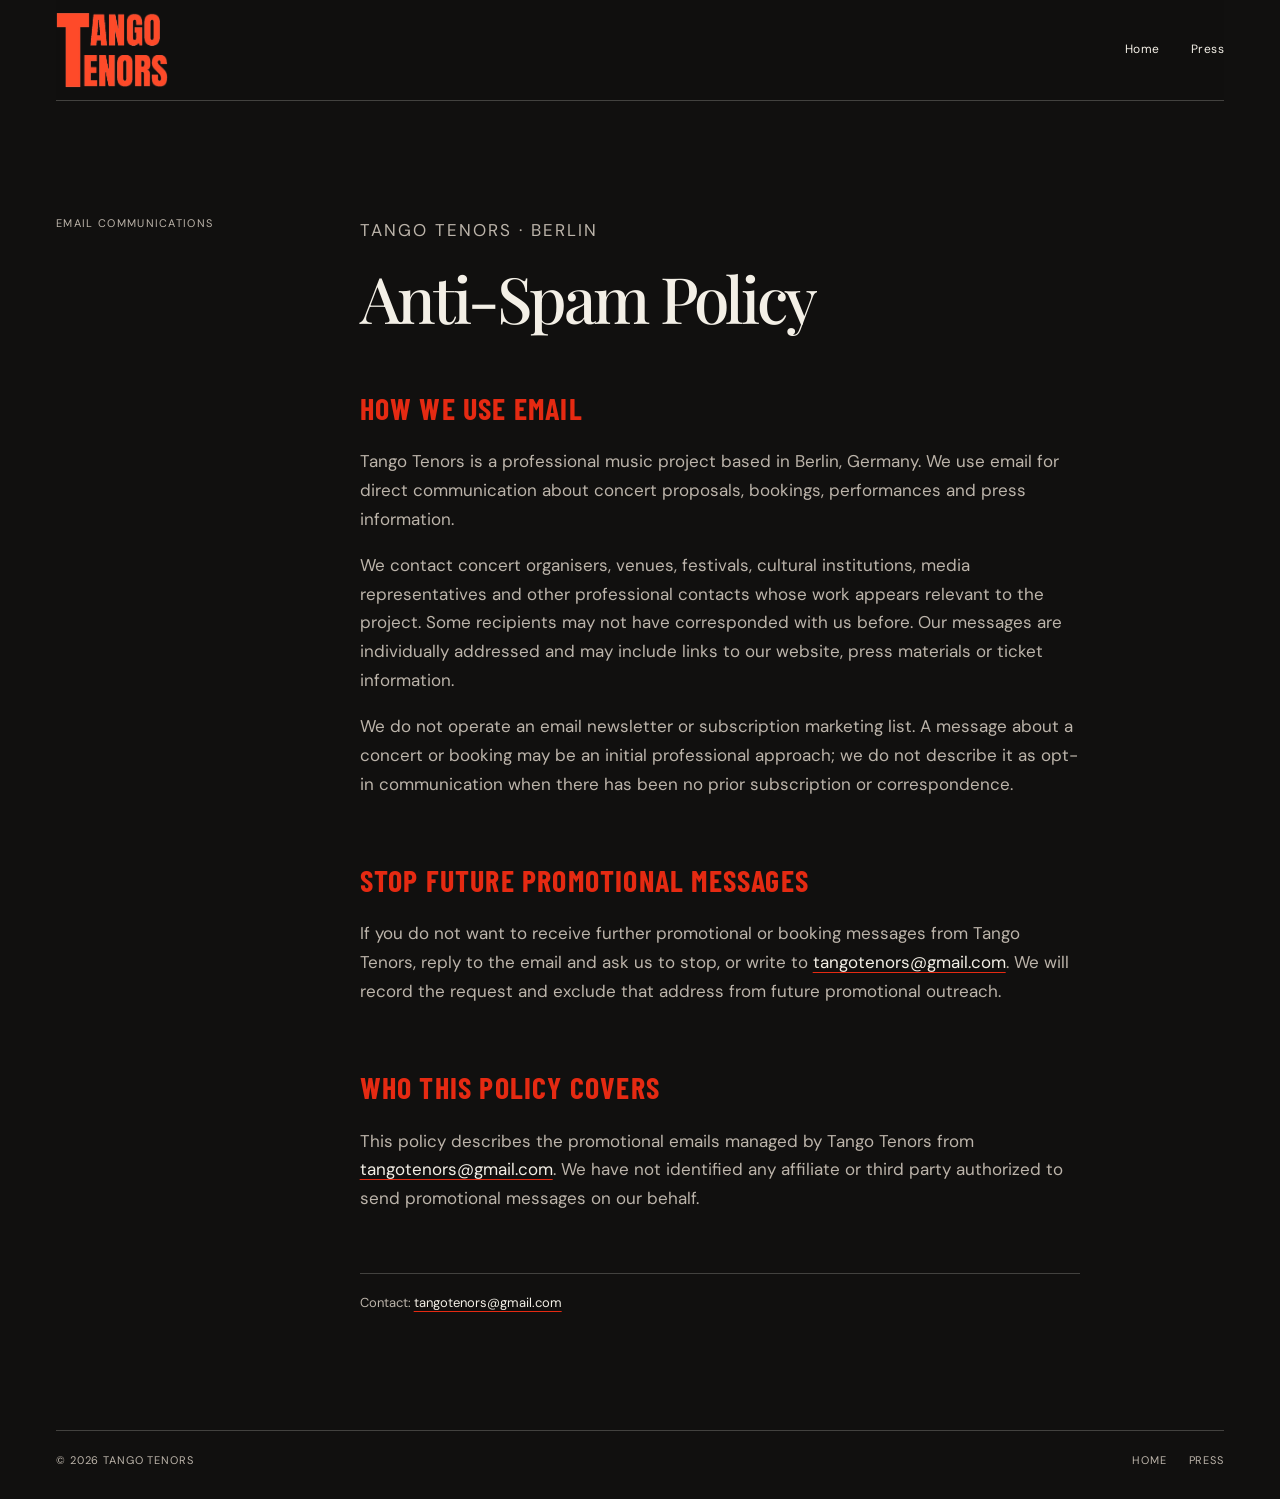
==== commit 4c61b156: "Bypass stale Pages asset cache" ====
--- a/anti-spam/index.html
+++ b/anti-spam/index.html
@@ -19,9 +19,11 @@
     <link rel="preconnect" href="https://fonts.googleapis.com" />
     <link rel="preconnect" href="https://fonts.gstatic.com" crossorigin />
     <link href="https://fonts.googleapis.com/css2?family=Barlow+Condensed:wght@600;700;800&amp;family=DM+Sans:wght@400;500&amp;family=Playfair+Display:wght@500;600&amp;display=swap" rel="stylesheet" />
-    <link rel="stylesheet" href="/styles.css?v=2" />
+    <link rel="stylesheet" href="/styles-v2.css?v=3" />
     <link rel="stylesheet" href="/press/press.css" />
     <link rel="stylesheet" href="/anti-spam/policy.css" />
+    <script defer src="https://cloud.umami.is/script.js" data-website-id="e11b9734-0ce4-437f-9506-48ca1f1b64d3"></script>
+    <script defer src="/assets/analytics.js?v=1"></script>
   </head>
   <body class="press-page">
     <header class="site-header shell press-header">
--- a/styles-v2.css
+++ b/styles-v2.css
@@ -0,0 +1,188 @@
+:root { --paper:#11100f; --ink:#f3efe6; --light:#f3efe6; --muted:#bcb4aa; --accent:#e52a12; --line:rgba(243,239,230,.22); }
+* { box-sizing:border-box; }
+html { scroll-behavior:smooth; }
+html { scroll-padding-top:88px; }
+body { margin:0; background:var(--paper); color:var(--ink); font-family:"DM Sans", sans-serif; font-size:15px; line-height:1.45; }
+a { color:inherit; text-decoration:none; }
+a:hover { color:var(--accent); }
+:focus-visible { outline:2px solid var(--accent); outline-offset:5px; }
+.shell { width:min(100% - 48px, 1240px); margin-inline:auto; }
+.site-header { position:sticky; top:0; z-index:20; display:flex; justify-content:space-between; align-items:center; min-height:72px; padding-block:12px; font-size:12px; letter-spacing:.04em; background:rgba(17,16,15,.96); backdrop-filter:blur(12px); }
+.wordmark { display:block; width:84px; line-height:0; }
+.wordmark img { display:block; width:100%; height:auto; }
+nav { display:flex; align-items:center; gap:clamp(16px, 2.4vw, 34px); }
+nav a[aria-current="location"] { color:var(--accent); }
+.menu-toggle { display:none; }
+.hero { min-height:auto; padding:16px 0 clamp(72px, 10vw, 150px); display:flex; flex-direction:column; justify-content:flex-start; }
+.hero-title { display:flex; flex-direction:column; align-items:flex-start; gap:.035em; margin:clamp(30px, 5vw, 64px) 0 0; width:max-content; max-width:100%; align-self:flex-start; color:var(--accent); font-family:"Barlow Condensed", Impact, sans-serif; font-size:clamp(112px, 18vw, 236px); font-weight:800; line-height:.75; letter-spacing:-.035em; }
+.hero-title span { display:block; white-space:nowrap; padding-right:.08em; }
+.eyebrow { margin:0; color:var(--muted); font-size:11px; letter-spacing:.12em; text-transform:uppercase; }
+.wordmark-large { margin:clamp(42px, 8vw, 94px) 0 0; width:min(78vw, 930px); line-height:0; }
+.wordmark-large img { display:block; width:100%; height:auto; }
+.hero-foot { display:flex; justify-content:space-between; align-items:end; gap:24px; max-width:850px; margin-top:54px; }
+.hero-foot p { max-width:300px; margin:0; color:var(--muted); }
+.hero-concert-cta[hidden] { display:none; }
+.hero-concert-cta { display:flex; flex-wrap:wrap; align-items:center; gap:12px 28px; margin-top:32px; padding-top:18px; border-top:1px solid var(--line); }
+.hero-concert-cta p { margin:0; color:var(--muted); font-family:"Barlow Condensed", Impact, sans-serif; font-size:clamp(18px, 2vw, 23px); font-weight:700; letter-spacing:.06em; }
+.text-link { display:inline-flex; gap:10px; align-items:center; border-bottom:1px solid currentColor; padding-bottom:5px; font-size:13px; }
+.text-link span { color:var(--accent); }
+.portrait { position:relative; display:grid; grid-template-columns:minmax(0, 32fr) minmax(0, 68fr); align-items:center; gap:clamp(24px, 2.2vw, 32px); padding-block:clamp(32px, 3vw, 44px) clamp(64px, 7vw, 100px); }
+.portrait-intro { display:flex; flex-direction:column; align-items:flex-start; gap:clamp(20px, 3vw, 32px); }
+.portrait-frame { width:100%; max-width:900px; margin:0; justify-self:end; }
+.portrait-frame img { display:block; width:100%; height:auto; margin:0; object-fit:contain; object-position:center; }
+.portrait-caption { position:static; margin:0; color:var(--accent); font-family:"Barlow Condensed", Impact, sans-serif; font-size:clamp(30px, 3.4vw, 46px); font-weight:700; line-height:.94; letter-spacing:.02em; }
+.video-section { grid-template-columns:minmax(160px, .7fr) minmax(0, 1.7fr); gap:clamp(24px, 4vw, 56px); align-items:start; padding-block:clamp(24px, 3vw, 40px) clamp(40px, 5vw, 60px); }
+.video-frame { width:min(100%, 880px); aspect-ratio:16 / 9; }
+.video-frame iframe { display:block; width:100%; height:100%; border:0; }
+.live-section { padding-bottom:clamp(76px, 7vw, 104px); }
+.live-header { margin-bottom:clamp(24px, 4vw, 48px); }
+.live-section figure { margin:0; }
+.live-section img { display:block; width:100%; height:auto; }
+.live-section .live-feature { width:min(88%, 1040px); margin:0 auto clamp(44px, 6vw, 72px); }
+.live-grid { display:grid; gap:24px; }
+.live-grid-pair, .live-grid-stage, .live-grid-closing { width:min(100%, 1040px); margin-left:auto; margin-right:auto; }
+.live-grid-pair { width:min(76%, 820px); grid-template-columns:repeat(2, minmax(0, 1fr)); gap:40px; margin-left:auto; margin-right:auto; }
+.live-grid-stage { width:min(88%, 1040px); grid-template-columns:1.45fr 1fr; gap:clamp(32px, 4vw, 52px); align-items:center; }
+.live-grid-closing { display:block; }
+.live-grid-closing figure:first-child { width:72%; margin:0 auto; }
+.live-grid-closing figure:nth-child(2) { width:56%; margin:clamp(40px, 5vw, 60px) auto 0; }
+.live-grid-closing figure:last-child { width:78%; margin:clamp(48px, 6vw, 72px) auto 0; }
+.photo-credit { margin:24px 0 0; font-size:12px; letter-spacing:.08em; text-transform:uppercase; color:var(--muted); }
+.photo-credit a { color:inherit; text-decoration:underline; text-underline-offset:3px; }
+.section-grid { display:grid; grid-template-columns:1fr 2fr; gap:24px; border-top:1px solid var(--line); padding-top:22px; }
+.about { padding-bottom:clamp(72px, 8vw, 112px); }
+.statement { max-width:650px; margin:0; font-family:"Playfair Display", Georgia, serif; font-size:clamp(26px, 3.2vw, 44px); line-height:1.1; letter-spacing:-.035em; }
+.names { color:var(--muted); margin:48px 0 0; }
+.concert { padding-bottom:clamp(64px, 7vw, 96px); }
+.archive { padding-bottom:clamp(44px, 5vw, 68px); }
+.archive .concert-list { max-width:620px; }
+.archive .archive-entry + .archive-entry { margin-top:34px; }
+.archive .archive-entry .concert-date { margin-bottom:8px; }
+.archive .archive-entry .venue { margin:0 !important; line-height:1; }
+.archive-city { margin:5px 0 0; color:var(--ink); font-family:"DM Sans",sans-serif; font-size:13px; font-weight:500; letter-spacing:.08em; line-height:1.3; }
+.concert-detail p { margin:0 0 5px; }
+.concert-list { max-width:620px; }
+.concert-list + .concert-list { margin-top:76px; }
+.concert-subtitle { margin:0 0 30px; color:var(--muted); font-family:"Barlow Condensed", Impact, sans-serif; font-size:22px; letter-spacing:.1em; }
+.historical-link { display:inline-block; margin-top:22px; color:var(--muted); font-size:11px; letter-spacing:.08em; text-decoration:underline; text-underline-offset:4px; }
+.concert-detail-next { margin-top:84px; }
+.concert-date { color:var(--accent); font-family:"Barlow Condensed", Impact, sans-serif; font-size:clamp(32px, 4vw, 58px); font-weight:700; line-height:.9; letter-spacing:.01em; }
+.concert-time { font-family:"Barlow Condensed", Impact, sans-serif; font-size:clamp(28px, 3vw, 42px); font-weight:700; margin-top:12px !important; }
+.venue { margin-top:30px !important; font-family:"Barlow Condensed", Impact, sans-serif; font-size:clamp(22px, 2.6vw, 38px); font-weight:700; line-height:.95; }
+.ticket-price { color:var(--muted); margin-top:28px !important; }
+.project-intro { display:grid; grid-template-columns:minmax(0, 1.35fr) minmax(250px, .9fr); align-items:start; gap:clamp(30px, 6vw, 88px); max-width:1020px; margin:0 0 32px; color:var(--muted); font-size:17px; line-height:1.5; }
+.project-intro p { margin:0; }
+.intro-label { display:block; margin-bottom:8px; color:var(--accent); font-family:"Barlow Condensed", Impact, sans-serif; font-weight:700; letter-spacing:.12em; }
+.intro-names { color:var(--ink) !important; font-family:"Playfair Display", Georgia, serif; font-size:clamp(23px, 1.7vw, 24px); line-height:1.55; align-self:start; }
+.ticket-note { color:var(--muted); margin-top:24px !important; font-size:14px; }
+.ticket-link { display:inline-flex; gap:14px; align-items:center; margin-top:28px; padding:15px 18px 13px; background:var(--accent); color:var(--light); font-family:"Barlow Condensed", Impact, sans-serif; font-size:20px; font-weight:700; letter-spacing:.04em; }
+.ticket-link span { font-family:"DM Sans",sans-serif; }
+.ticket-link-hero { min-height:48px; justify-content:center; margin-top:0; padding:12px 17px; background:var(--accent); color:var(--light); font-family:"Barlow Condensed", Impact, sans-serif; font-size:19px; font-weight:700; letter-spacing:.05em; }
+.ticket-link-hero:hover { background:var(--light); color:var(--paper); }
+.contact { padding-bottom:130px; }
+.contact-links { display:flex; flex-direction:column; align-items:flex-start; gap:12px; font-family:"Playfair Display", Georgia, serif; font-size:clamp(24px, 3vw, 40px); line-height:1.05; overflow-wrap:anywhere; }
+.contact-links span { font-family:"DM Sans", sans-serif; color:var(--accent); font-size:.55em; }
+.site-footer { border-top:1px solid var(--line); padding-block:22px 30px; color:var(--muted); font-size:11px; letter-spacing:.08em; text-transform:uppercase; }
+.site-footer p { margin:0; }
+.home-footer { display:flex; justify-content:space-between; gap:24px; }
+.home-footer > div { display:flex; flex-wrap:wrap; gap:20px; }
+@media (min-width:601px) {
+  .shell { width:min(calc(100% - 112px), 1280px); }
+  .portrait { grid-template-columns:minmax(0, 32fr) minmax(0, 68fr); gap:clamp(24px, 2.2vw, 32px); padding-block:clamp(24px, 3vw, 40px) clamp(44px, 5vw, 68px); }
+  .portrait-intro { align-self:start; margin-top:clamp(100px, 15vw, 190px); padding-right:clamp(12px, 2vw, 32px); }
+  .portrait-lead { margin:0; max-width:250px; color:var(--muted); font-family:"Playfair Display", Georgia, serif; font-size:clamp(22px, 2vw, 30px); line-height:1.08; letter-spacing:-.025em; }
+  .portrait-intro .text-link { font-size:14px; border-bottom-width:2px; }
+  .portrait-frame { grid-column:2; grid-row:1; width:100%; max-width:900px; margin:0; justify-self:end; }
+  .portrait-caption { grid-column:auto; grid-row:auto; margin:0; }
+  .hero { padding-top:0; padding-bottom:clamp(56px, 6vw, 80px); }
+  .project-intro { margin-bottom:20px; }
+  .hero-title { margin-top:30px; font-size:clamp(130px, 18vw, 220px); }
+  .hero-foot { margin-top:50px; }
+  .hero-concert-cta { margin-top:22px; padding-top:12px; }
+  .video-section { grid-template-columns:minmax(130px, .7fr) minmax(0, 1.7fr); gap:24px; padding-block:40px 56px; }
+  .section-grid { grid-template-columns:30% 70%; gap:0; }
+  .about { padding-bottom:128px; }
+  .statement { max-width:620px; }
+  .names { margin-top:38px; }
+  .concert { padding-bottom:128px; }
+  .concert-detail { max-width:620px; }
+  .concert-time { margin-top:8px !important; }
+  .venue { margin-top:22px !important; }
+  .ticket-price { margin-top:20px !important; }
+  .ticket-link { margin-top:22px; }
+  .contact { padding-bottom:112px; }
+}
+@media (max-width:600px) { .shell { width:min(100% - 36px, 1240px); } .site-header { padding-top:16px; } nav { gap:16px; } .hero { min-height:auto; padding-top:16px; padding-bottom:34px; } .project-intro { grid-template-columns:1fr; gap:10px; margin-bottom:14px; font-size:15px; line-height:1.35; } .intro-names { font-size:clamp(18px, 5vw, 20px); line-height:1.45; } .intro-label { display:inline; margin:0 7px 0 0; color:var(--accent); font-family:"Barlow Condensed", Impact, sans-serif; font-weight:700; letter-spacing:.12em; } .intro-en { display:none; } .hero-title { margin-top:24px; width:max-content; max-width:100%; align-self:flex-start; font-size:clamp(82px, 20vw, 112px); } .hero-foot { margin-top:42px; flex-direction:column; align-items:flex-start; gap:14px; } .hero-concert-cta { align-items:stretch; flex-direction:column; gap:8px; margin-top:18px; padding-top:12px; } .hero-concert-cta p { font-size:18px; line-height:1.2; } .ticket-link-hero { width:100%; min-height:52px; } .hero-foot p { max-width:290px; } .portrait { display:flex; flex-direction:column; gap:0; padding:16px 0 48px; } .portrait-intro { display:flex; flex-direction:column; align-items:flex-start; gap:18px; margin-top:24px; order:2; } .portrait-lead { margin:0; max-width:270px; color:var(--muted); font-family:"Playfair Display", Georgia, serif; font-size:27px; line-height:1.08; } .portrait-frame { width:100%; max-width:none; order:1; } .portrait-frame img { width:100%; height:auto; max-height:none; margin-inline:0; } .portrait-caption { position:static; margin-top:2px; font-size:clamp(29px, 8vw, 34px); order:3; } .video-section { grid-template-columns:1fr; gap:20px; padding-block:32px 40px; } .section-grid { grid-template-columns:1fr; gap:24px; } .live-section { padding-bottom:68px; } .live-header { margin-bottom:24px; } .live-feature, .live-grid-pair, .live-grid-stage, .live-grid-stage figure:first-child, .live-grid-stage figure:last-child, .live-grid-closing figure:first-child, .live-grid-closing figure:nth-child(2), .live-grid-closing figure:last-child { width:100%; margin-left:0; margin-right:0; } .live-section .live-feature { width:100%; margin-bottom:32px; } .live-grid, .live-grid-pair { display:grid; grid-template-columns:1fr; gap:28px; } .live-grid-stage, .live-grid-closing { display:block; } .live-grid-stage figure:last-child, .live-grid-closing figure:nth-child(2), .live-grid-closing figure:last-child { margin-top:24px; } .photo-credit { margin-top:20px; } .about { padding-bottom:72px; } .statement { font-size:31px; } .names { margin-top:36px; } .concert { padding-bottom:64px; } .concert-list { max-width:none; } .archive { padding-bottom:42px; } .archive .archive-entry + .archive-entry { margin-top:28px; } .archive .archive-entry .concert-date { margin-bottom:7px; } .archive-city { margin-top:4px; font-size:12px; } .ticket-link { margin-top:24px; } .contact { padding-bottom:72px; } .contact-links { font-size:30px; } }
+@media (max-width:760px) {
+  html { scroll-padding-top:76px; }
+  .site-header { min-height:68px; padding-block:10px; }
+  .menu-toggle { display:flex; width:44px; height:44px; flex-direction:column; justify-content:center; align-items:center; gap:6px; border:1px solid var(--line); background:transparent; color:var(--ink); cursor:pointer; }
+  .menu-toggle span { width:18px; height:1px; background:currentColor; transition:transform .22s ease; }
+  .menu-open .menu-toggle span:first-child { transform:translateY(3.5px) rotate(45deg); }
+  .menu-open .menu-toggle span:last-child { transform:translateY(-3.5px) rotate(-45deg); }
+  .site-header nav { position:absolute; top:100%; left:0; right:0; display:flex; flex-direction:column; align-items:stretch; gap:0; max-height:0; overflow:hidden; padding-inline:24px; background:var(--paper); opacity:0; transition:max-height .25s ease, opacity .2s ease, padding .25s ease; }
+  .site-header.menu-open nav { max-height:360px; padding-block:10px 22px; opacity:1; }
+  .site-header nav > a { padding:13px 0; border-bottom:1px solid var(--line); font-family:"Barlow Condensed", Impact, sans-serif; font-size:22px; letter-spacing:.08em; text-transform:uppercase; }
+  .language-switch { align-self:flex-start; margin-top:12px; font-family:"DM Sans",sans-serif; font-size:13px; }
+}
+@media (prefers-reduced-motion:reduce) { html { scroll-behavior:auto; } }
+@media (prefers-reduced-motion:reduce) { .menu-toggle span, .site-header nav { transition:none; } }
+@media (max-width:340px) { .shell { width:calc(100% - 28px); } .hero-concert-cta p { font-size:17px; } }
+
+.language-switch { display:flex; align-items:center; gap:8px; margin-left:2px; letter-spacing:.12em; }
+.language-switch a { min-width:20px; padding-block:5px; text-align:center; }
+.language-switch a[aria-current="page"] { color:var(--accent); font-weight:700; }
+.language-switch span { color:var(--muted); }
+.hero-concert-cta { display:grid; grid-template-columns:minmax(0, 1fr) max-content; align-items:center; gap:8px 28px; }
+.hero-concert-cta p { color:var(--muted); font-family:"DM Sans", sans-serif; font-size:15px; font-weight:400; letter-spacing:0; line-height:1.5; }
+.hero-concert-cta .hero-concert-date { color:var(--ink); font-family:"Barlow Condensed", Impact, sans-serif; font-size:clamp(22px, 2.2vw, 30px); font-weight:700; letter-spacing:.04em; line-height:1.15; }
+.hero-concert-cta .hero-concert-place { color:var(--muted); font-size:13px; font-weight:500; letter-spacing:.06em; text-transform:uppercase; }
+.hero-concert-cta .hero-concert-invitation { color:var(--accent); font-family:"Barlow Condensed", Impact, sans-serif; font-size:19px; font-weight:700; letter-spacing:.06em; }
+.hero-concert-cta .hero-concert-description { max-width:780px; font-size:16px; }
+.hero-concert-cta .hero-concert-price { font-size:14px; }
+.hero-concert-cta .hero-concert-map { justify-self:start; color:var(--muted); font-size:12px; letter-spacing:.06em; text-transform:uppercase; }
+.hero-concert-cta .ticket-link-hero { grid-column:2; grid-row:1 / span 6; width:max-content; max-width:100%; white-space:normal; }
+@media (max-width:600px) {
+  .hero-concert-cta { display:grid; grid-template-columns:minmax(0, 1fr); align-items:stretch; gap:8px; }
+  .hero-concert-cta .ticket-link-hero { grid-column:1; grid-row:auto; justify-self:start; width:100%; max-width:320px; white-space:normal; }
+}
+@media (min-width:1100px) {
+  .hero { display:grid; grid-template-columns:minmax(0, 1fr); column-gap:0; }
+  .project-intro { grid-column:1 / -1; grid-row:1; width:100%; margin-bottom:20px; }
+  .hero > .eyebrow { grid-column:1; grid-row:2; margin-top:10px; }
+  .hero-title { grid-column:1; grid-row:3; margin-top:24px; }
+  .hero-foot { grid-column:1; grid-row:4; margin-top:50px; }
+}
+@media (max-width:600px) { nav { gap:12px; } .language-switch { gap:5px; margin-left:0; } }
+@media (max-width:340px) {
+  .wordmark { white-space:nowrap; flex-shrink:0; }
+  nav { gap:6px; }
+  .language-switch { gap:3px; }
+}
+@media (max-width:340px) {
+  .site-header { column-gap:8px; }
+  .site-header nav { font-size:11px; }
+}
+
+/* Refined editorial hierarchy */
+.booking-cta { align-items:start; padding-block:clamp(36px, 5vw, 64px) clamp(56px, 7vw, 92px); }
+.booking-statement { max-width:660px; margin:0; font-family:"Playfair Display", Georgia, serif; font-size:clamp(26px, 3vw, 40px); line-height:1.12; letter-spacing:-.025em; }
+.booking-link { margin-top:22px; }
+@media (min-width:1100px) {
+  .hero { padding-top:16px; padding-bottom:clamp(36px, 4vw, 54px); }
+  .hero-title { margin-top:24px; width:max-content; max-width:100%; font-size:clamp(126px, 15vw, 220px); }
+  .hero-concert-cta { margin-top:24px; }
+  .intro-names { white-space:nowrap; }
+}
+@media (min-width:601px) and (max-width:1099px) {
+  .hero { padding-top:16px; }
+  .hero-title { font-size:clamp(130px, 17vw, 190px); }
+  .shell { width:min(calc(100% - 64px), 1280px); }
+  .portrait { grid-template-columns:minmax(0, 30fr) minmax(0, 70fr); gap:24px; }
+  .intro-names { font-size:clamp(20px, 2.3vw, 23px); }
+}
+@media (max-width:600px) {
+  .booking-cta { grid-template-columns:1fr; gap:18px; padding-block:32px 56px; }
+  .booking-statement { font-size:28px; }
+  .booking-link { width:100%; justify-content:center; }
+}
